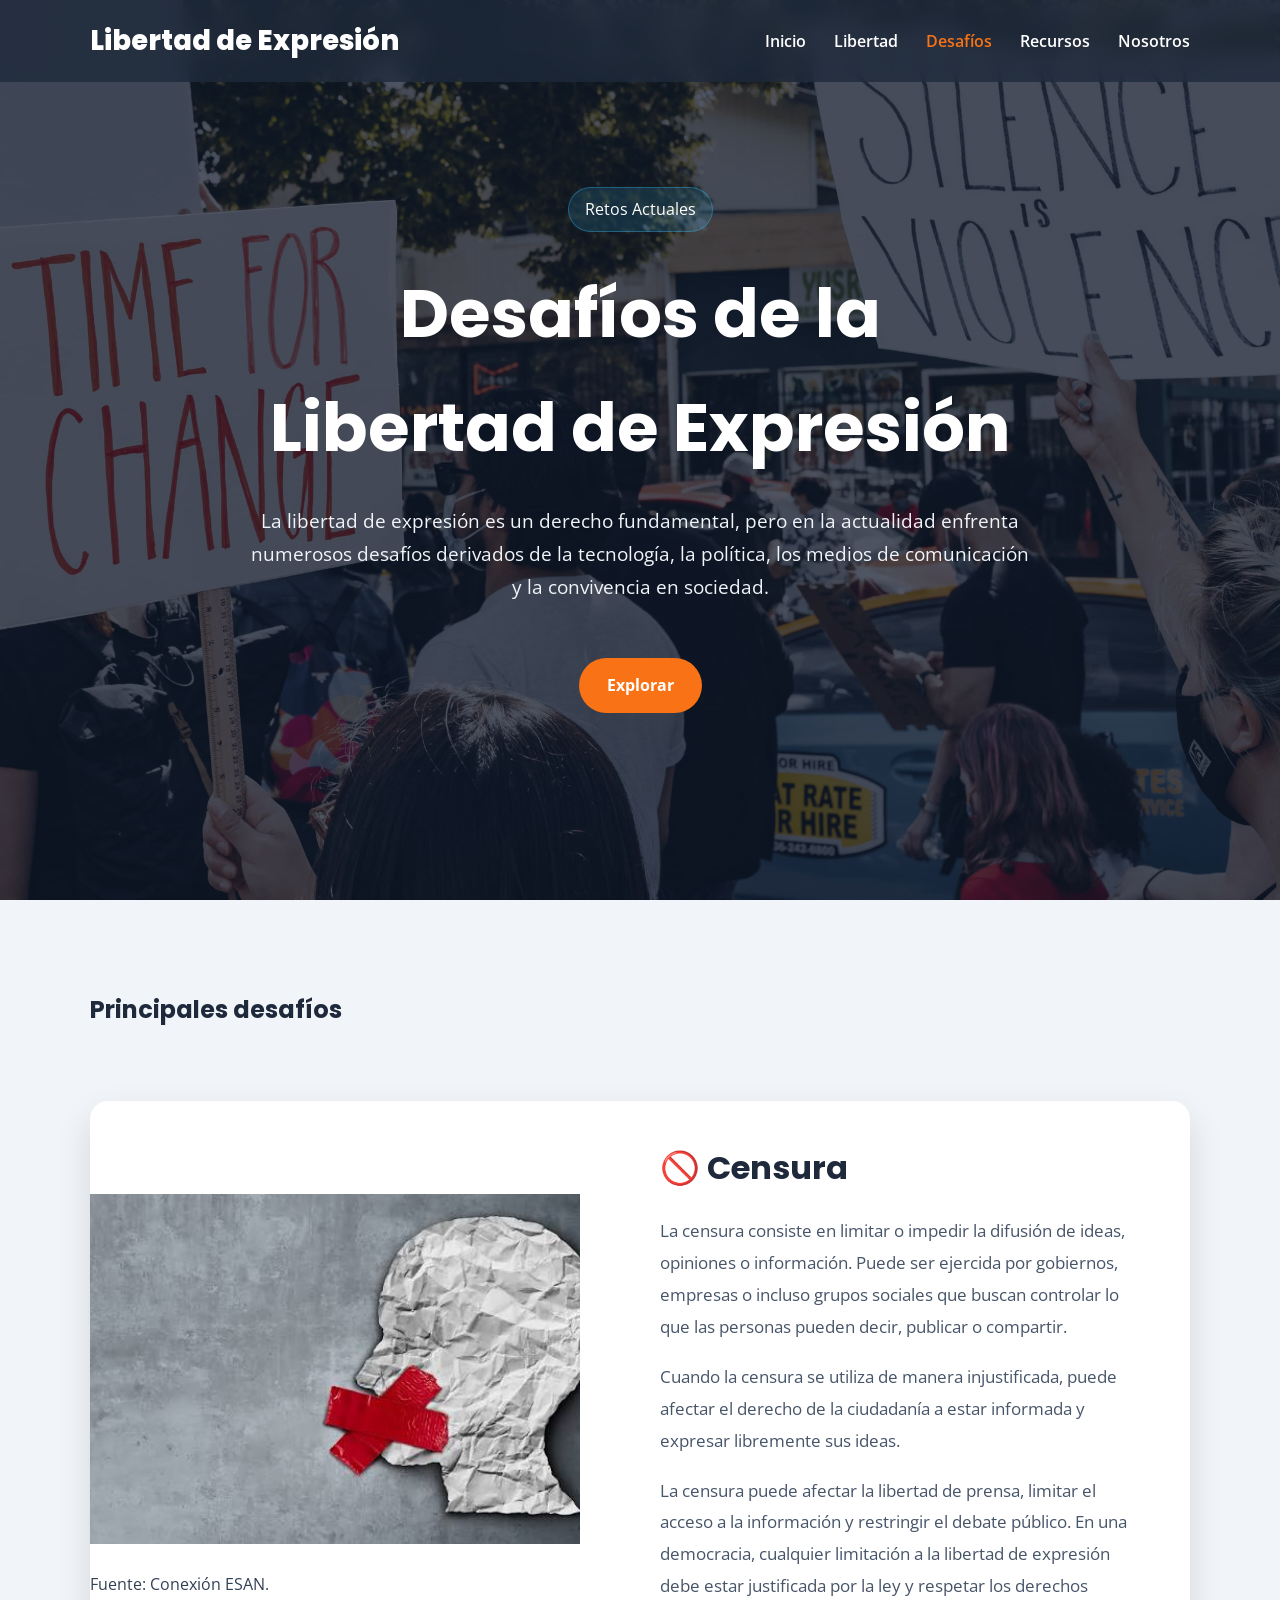
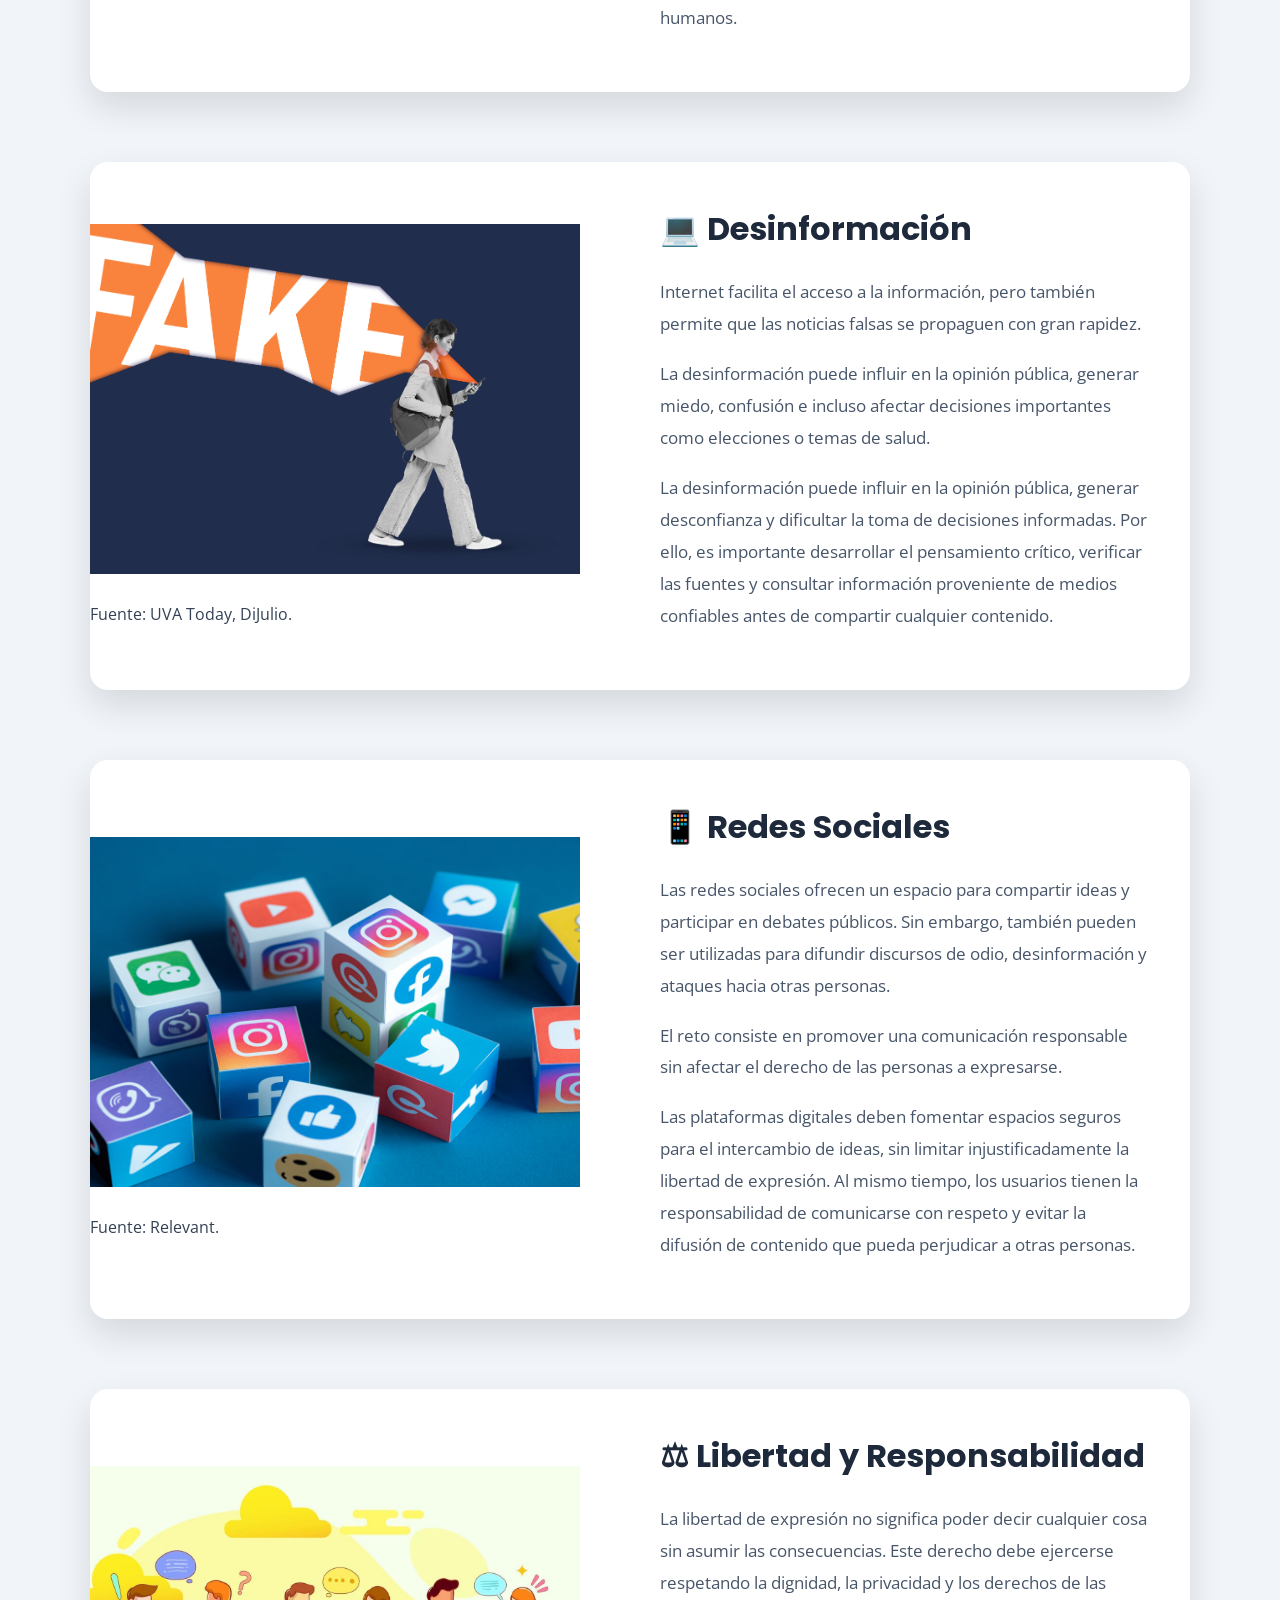
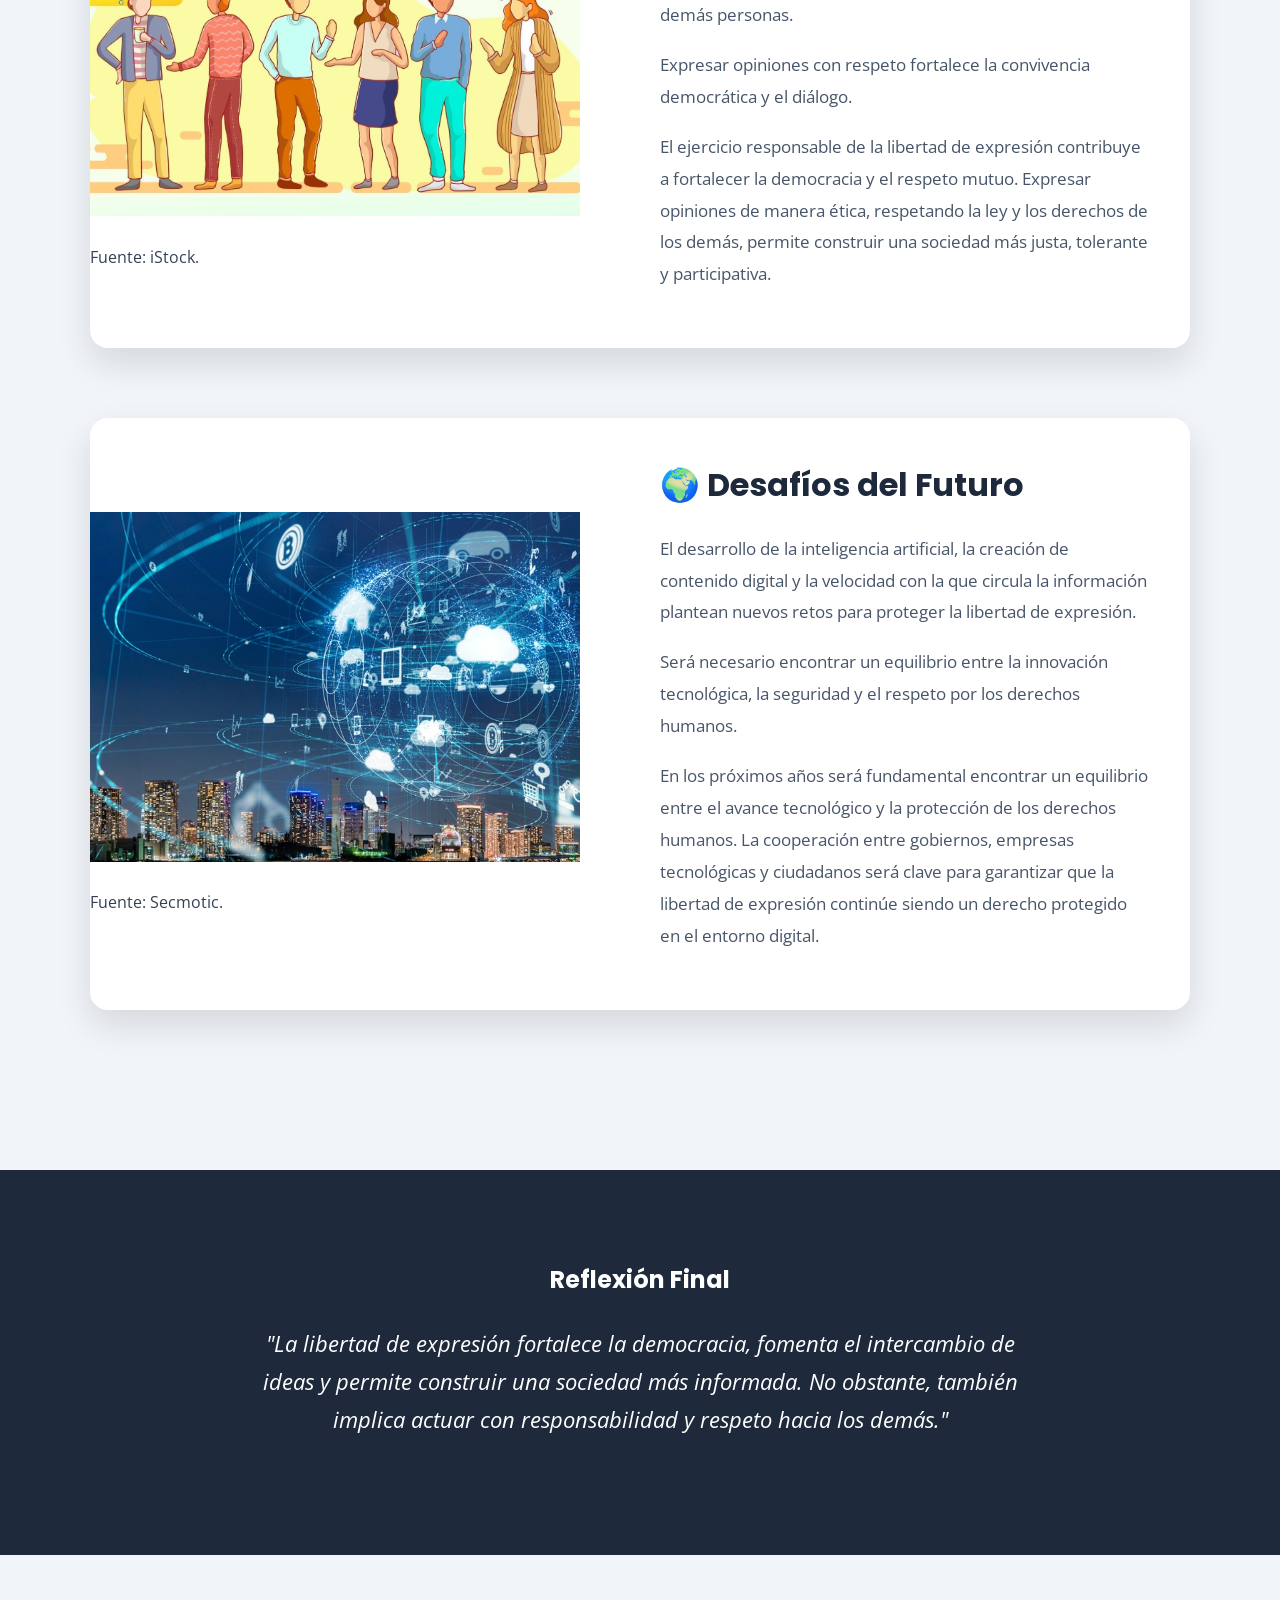
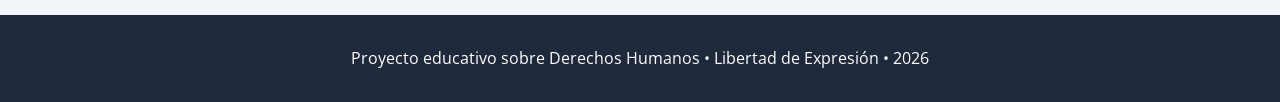
==== desafios.html @ 3bd5a03d "Add files via upload" ====
<!DOCTYPE html>
<html lang="es">

<head>

<meta charset="UTF-8">
<meta name="viewport" content="width=device-width, initial-scale=1.0">

<title>Desafíos | Libertad de Expresión</title>

<link rel="preconnect" href="https://fonts.googleapis.com">
<link rel="preconnect" href="https://fonts.gstatic.com" crossorigin>

<link href="https://fonts.googleapis.com/css2?family=Poppins:wght@300;400;600;700;800&family=Open+Sans:wght@400;600&display=swap" rel="stylesheet">

<link rel="stylesheet" href="css/estilos.css">

</head>

<body>

<header class="navbar">

<div class="container nav-container">

<h1 class="logo">Libertad de Expresión</h1>

<nav>

<ul class="menu">

<li><a href="index.html">Inicio</a></li>

<li><a href="libertad.html">Libertad</a></li>

<li><a href="desafios.html" class="active">Desafíos</a></li>

<li><a href="recursos.html">Recursos</a></li>

<li><a href="nosotros.html">Nosotros</a></li>

</ul>

</nav>

</div>

</header>

<section class="hero">

<div class="hero-content">

<span class="etiqueta">Retos Actuales</span>

<h2>Desafíos de la Libertad de Expresión</h2>

<p>

La libertad de expresión es un derecho fundamental, pero en la actualidad
enfrenta numerosos desafíos derivados de la tecnología, la política,
los medios de comunicación y la convivencia en sociedad.

</p>

<a href="#desafios" class="btn btn-primary">

Explorar

</a>

</div>

</section>

<main id="desafios" class="container section">

<h2>Principales desafíos</h2>

<!-- CENSURA -->

<div class="blog-card fade-up">

<div class="blog-img">

<img src="img/censura.jpg" alt="Censura">

<br>

<p class="fuente-img">
Fuente: Conexión ESAN.
</p>

</div>

<div class="blog-content">

<h3>🚫 Censura</h3>

<p>

La censura consiste en limitar o impedir la difusión de ideas, opiniones o
información. Puede ser ejercida por gobiernos, empresas o incluso grupos
sociales que buscan controlar lo que las personas pueden decir, publicar o
compartir.

</p>

<p>

Cuando la censura se utiliza de manera injustificada, puede afectar el
derecho de la ciudadanía a estar informada y expresar libremente sus ideas.

</p>

<p>
La censura puede afectar la libertad de prensa, limitar el acceso a la información y restringir el debate público. En una democracia, cualquier limitación a la libertad de expresión debe estar justificada por la ley y respetar los derechos humanos.
</p>

</p>

</div>

</div>

</div>

<!-- DESINFORMACIÓN -->

<div class="blog-card reverse fade-up">

<div class="blog-content">

<h3>💻 Desinformación</h3>

<p>

Internet facilita el acceso a la información, pero también permite que las
noticias falsas se propaguen con gran rapidez.

</p>

<p>

La desinformación puede influir en la opinión pública, generar miedo,
confusión e incluso afectar decisiones importantes como elecciones o temas
de salud.

<p>

La desinformación puede influir en la opinión pública, generar desconfianza y dificultar la toma de decisiones informadas. Por ello, es importante desarrollar el pensamiento crítico, verificar las fuentes y consultar información proveniente de medios confiables antes de compartir cualquier contenido.

</p>

</p>

</div>

<div class="blog-img">

<img src="img/fake-news.jpg" alt="Noticias falsas">

<br>

<p class="fuente-img">
Fuente: UVA Today, DiJulio.
</p>

</div>

</div>

<!-- REDES -->

<div class="blog-card fade-up">

<div class="blog-img">

<img src="img/redes.jpg" alt="Redes Sociales">

<br>

<p class="fuente-img">
Fuente: Relevant.
</p>

</div>

<div class="blog-content">

<h3>📱 Redes Sociales</h3>

<p>

Las redes sociales ofrecen un espacio para compartir ideas y participar en
debates públicos. Sin embargo, también pueden ser utilizadas para difundir
discursos de odio, desinformación y ataques hacia otras personas.

</p>

<p>

El reto consiste en promover una comunicación responsable sin afectar el
derecho de las personas a expresarse.

<p>

Las plataformas digitales deben fomentar espacios seguros para el intercambio de ideas, sin limitar injustificadamente la libertad de expresión. Al mismo tiempo, los usuarios tienen la responsabilidad de comunicarse con respeto y evitar la difusión de contenido que pueda perjudicar a otras personas.

</p>

</div>

</div>

</div>

<!-- RESPONSABILIDAD -->

<div class="blog-card reverse fade-up">

<div class="blog-content">

<h3>⚖ Libertad y Responsabilidad</h3>

<p>

La libertad de expresión no significa poder decir cualquier cosa sin asumir
las consecuencias. Este derecho debe ejercerse respetando la dignidad, la
privacidad y los derechos de las demás personas.

</p>

<p>

Expresar opiniones con respeto fortalece la convivencia democrática y el
diálogo.

<p>

El ejercicio responsable de la libertad de expresión contribuye a fortalecer la democracia y el respeto mutuo. Expresar opiniones de manera ética, respetando la ley y los derechos de los demás, permite construir una sociedad más justa, tolerante y participativa.

</p>

</div>

<div class="blog-img">

<img src="img/responsabilidad.jpg" alt="Responsabilidad">

<br>

<p class="fuente-img">
Fuente: iStock.
</p>

</div>

</div>

<!-- FUTURO -->

<div class="blog-card fade-up">

<div class="blog-img">

<img src="img/futuro.jpg" alt="Futuro">

<br>

<p class="fuente-img">
Fuente: Secmotic.
</p>

</div>

<div class="blog-content">

<h3>🌍 Desafíos del Futuro</h3>

<p>

El desarrollo de la inteligencia artificial, la creación de contenido
digital y la velocidad con la que circula la información plantean nuevos
retos para proteger la libertad de expresión.

</p>

<p>

Será necesario encontrar un equilibrio entre la innovación tecnológica, la
seguridad y el respeto por los derechos humanos.

</p>

<p>

En los próximos años será fundamental encontrar un equilibrio entre el avance tecnológico y la protección de los derechos humanos. La cooperación entre gobiernos, empresas tecnológicas y ciudadanos será clave para garantizar que la libertad de expresión continúe siendo un derecho protegido en el entorno digital.

</p>

</div>

</div>

</main>

<section class="highlight">

<div class="container">

<h2>Reflexión Final</h2>

<blockquote>

"La libertad de expresión fortalece la democracia, fomenta el intercambio
de ideas y permite construir una sociedad más informada. No obstante,
también implica actuar con responsabilidad y respeto hacia los demás."

</blockquote>

</div>

</section>

<footer>

<div class="container">

<p>

Proyecto educativo sobre Derechos Humanos • Libertad de Expresión • 2026

</p>

</div>

</footer>

<script src="js/script.js"></script>

</body>

</html>
---- css/estilos.css ----
:root{
--bg:#F8FAFC;
--primary:#1E293B;
--accent:#F97316;
--cyan:#38BDF8;
--text:#334155;
--white:#fff;
--shadow:0 10px 30px rgba(0,0,0,.12);
}

*{margin:0;padding:0;box-sizing:border-box;scroll-behavior:smooth}
body{
font-family:'Open Sans',sans-serif;
background:#F1F5F9;
color:var(--text);
line-height:1.7;
}
h1,h2,h3{font-family:'Poppins',sans-serif;color:var(--primary)}
.container{width:min(1100px,92%);margin:auto}
.section{padding:90px 0}

.navbar{
position:fixed;top:0;left:0;width:100%;
padding:18px 0;
background:rgba(30,41,59,.78);
backdrop-filter:blur(10px);
z-index:1000;
}
.nav-container{display:flex;justify-content:space-between;align-items:center}
.logo{color:#fff;font-size:1.7rem;font-weight:800}
.menu{display:flex;gap:28px;list-style:none}
.menu a{
color:#fff;text-decoration:none;font-weight:600;
transition:.3s;
}
.menu a:hover,.menu a.active{color:var(--accent)}

.hero{
height:100vh;
background:
linear-gradient(rgba(15,23,42,.72),rgba(15,23,42,.72)),
url("../img/hero.jpg") center/cover no-repeat fixed;
display:flex;
justify-content:center;
align-items:center;
text-align:center;
position:relative;
}
.hero-content{
max-width:820px;
padding:20px;
position:relative;
z-index:2;
}
.etiqueta{
display:inline-block;
padding:8px 16px;
border-radius:30px;
background:rgba(56,189,248,.15);
border:1px solid rgba(56,189,248,.35);
color:#fff;
margin-bottom:25px;
}
.hero h2{
font-size:4.2rem;
color:#fff;
margin-bottom:20px;
}
.hero p{
font-size:1.2rem;
color:#f1f5f9;
margin-bottom:35px;
}
.hero-buttons{display:flex;justify-content:center;gap:18px;flex-wrap:wrap}
.btn{
padding:14px 28px;
border-radius:40px;
text-decoration:none;
font-weight:700;
transition:.3s;
}
.btn-primary{
background:var(--accent);
color:#fff;
margin-top: 20px;
display: inline-block;
}
.btn-primary:hover{transform:translateY(-4px);box-shadow:var(--shadow)}
.btn-secondary{
border:2px solid #fff;
color:#fff;
}
.btn-secondary:hover{background:#fff;color:var(--primary)}

.cards{
display:grid;
grid-template-columns:repeat(auto-fit,minmax(240px,1fr));
gap:25px;
margin-top:40px;
}
.card{
background:#fff;
padding:30px;
border-radius:18px;
box-shadow:var(--shadow);
transition:.3s;
border-top:5px solid var(--cyan);
}
.card:hover{transform:translateY(-8px)}
.highlight{
background:var(--primary);
color:#fff;
padding:90px 0;
text-align:center;
}
.highlight h2,.highlight blockquote{color:#fff}
blockquote{font-size:1.4rem;font-style:italic;max-width:800px;margin:25px auto}
.stats{
display:grid;
grid-template-columns:repeat(auto-fit,minmax(220px,1fr));
gap:25px;
margin-top:35px;
text-align:center;
}
.stat{
background:#fff;
padding:35px;
border-radius:18px;
box-shadow:var(--shadow);
}
.stat span{
display:block;
font:800 3rem 'Poppins',sans-serif;
color:var(--accent);
}
footer{
background:var(--primary);
color:#fff;
padding:30px;
text-align:center;
margin-top:60px;
}
@media(max-width:768px){
.nav-container{flex-direction:column;gap:15px}
.menu{flex-wrap:wrap;justify-content:center}
.hero h2{font-size:2.8rem}
.hero p{font-size:1rem}
.section{padding:70px 0}
}
/*=============================
Animaciones
=============================*/

.card,
.stat{

    opacity:0;

    transform:translateY(40px);

}
/*======================================================
        DESAFÍOS - ESTILO BLOG
======================================================*/

.blog-card{

display:flex;

align-items:center;

gap:40px;

margin:70px 0;

background:#ffffff;

border-radius:18px;

overflow:hidden;

box-shadow:0 15px 35px rgba(0,0,0,.12);

transition:.4s;

}

.blog-card:hover{

transform:translateY(-8px);

box-shadow:0 20px 45px rgba(0,0,0,.18);

}

.blog-card.reverse{

flex-direction:row-reverse;

}

.blog-img{

flex:1;

overflow:hidden;

}

.blog-img img{

width:100%;

height:350px;

object-fit:cover;

display:block;

transition:.5s;

}

.blog-card:hover .blog-img img{

transform:scale(1.08);

}

.blog-content{

flex:1;

padding:40px;

}

.blog-content h3{

font-size:2rem;

margin-bottom:20px;

color:#1E293B;

}

.blog-content p{

font-size:1.05rem;

line-height:1.9;

margin-bottom:18px;

color:#475569;

}

.blog-content a{

display:inline-block;

margin-top:15px;

text-decoration:none;

font-weight:700;

color:#F97316;

transition:.3s;

}

.blog-content a:hover{

letter-spacing:1px;

}

.fade-up{

opacity:0;

transform:translateY(40px);

animation:subir .9s forwards;

}

@keyframes subir{

to{

opacity:1;

transform:translateY(0);

}

}

.blog-card:nth-child(2){

animation-delay:.2s;

}

.blog-card:nth-child(3){

animation-delay:.4s;

}

.blog-card:nth-child(4){

animation-delay:.6s;

}

.blog-card:nth-child(5){

animation-delay:.8s;

}

.blog-card:nth-child(6){

animation-delay:1s;

}

@media(max-width:900px){

.blog-card{

flex-direction:column;

}

.blog-card.reverse{

flex-direction:column;

}

.blog-img img{

height:250px;

}

.blog-content{

padding:25px;

}

.blog-content h3{

font-size:1.6rem;

}

}

/*==========================
        VIDEO
===========================*/

.video-container{

position:relative;

width:100%;

max-width:900px;

margin:40px auto 0;

aspect-ratio:16/9;

border-radius:18px;

overflow:hidden;

box-shadow:0 15px 35px rgba(0,0,0,.15);

}

.video-container iframe{

width:100%;

height:100%;

border:none;

}
.dato-panama{

    background:#ffffff;

    border-left:6px solid #F97316;

    padding:25px;

    margin-top:30px;

    border-radius:12px;

    box-shadow:0 8px 20px rgba(0,0,0,.08);

}

.dato-panama h3{

    margin-bottom:15px;

    color:#1E293B;

}

.dato-panama ul{

    margin-left:20px;

}

.dato-panama li{

    margin-bottom:12px;

    line-height:1.7;

}
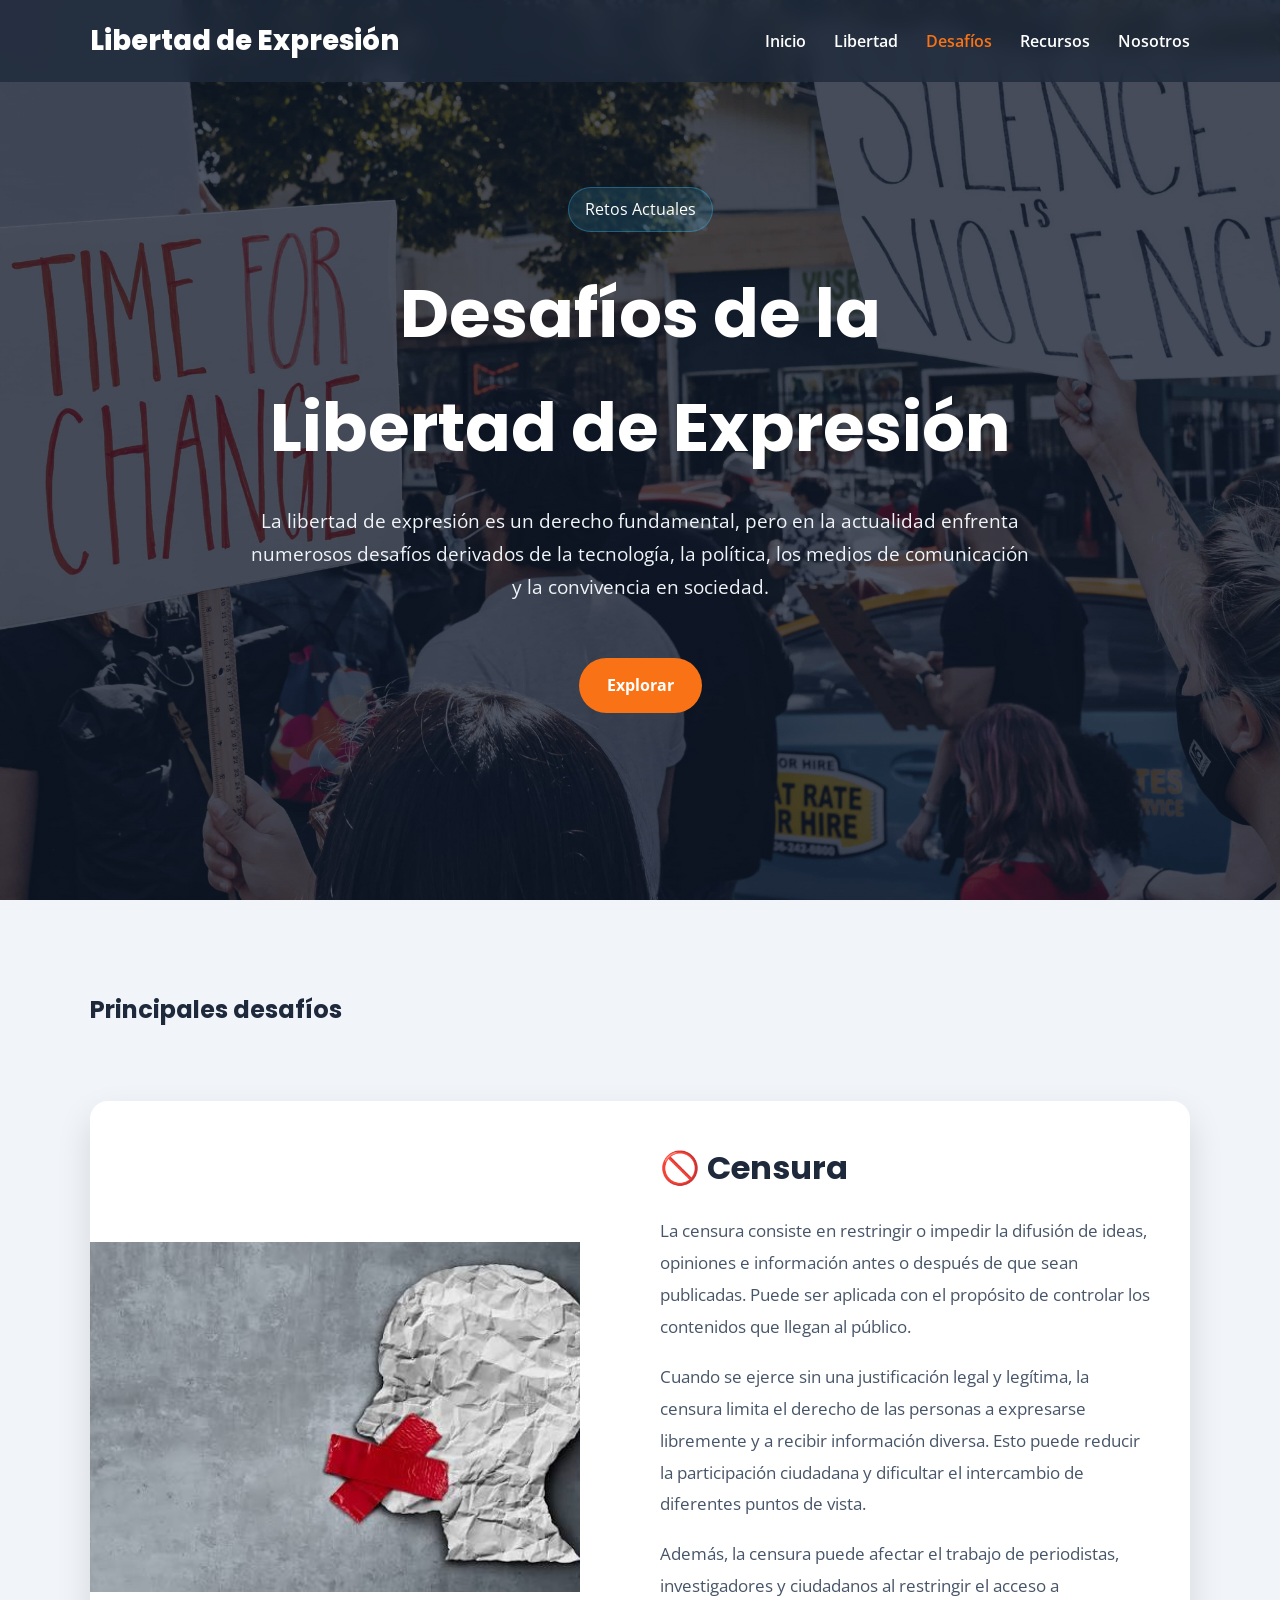
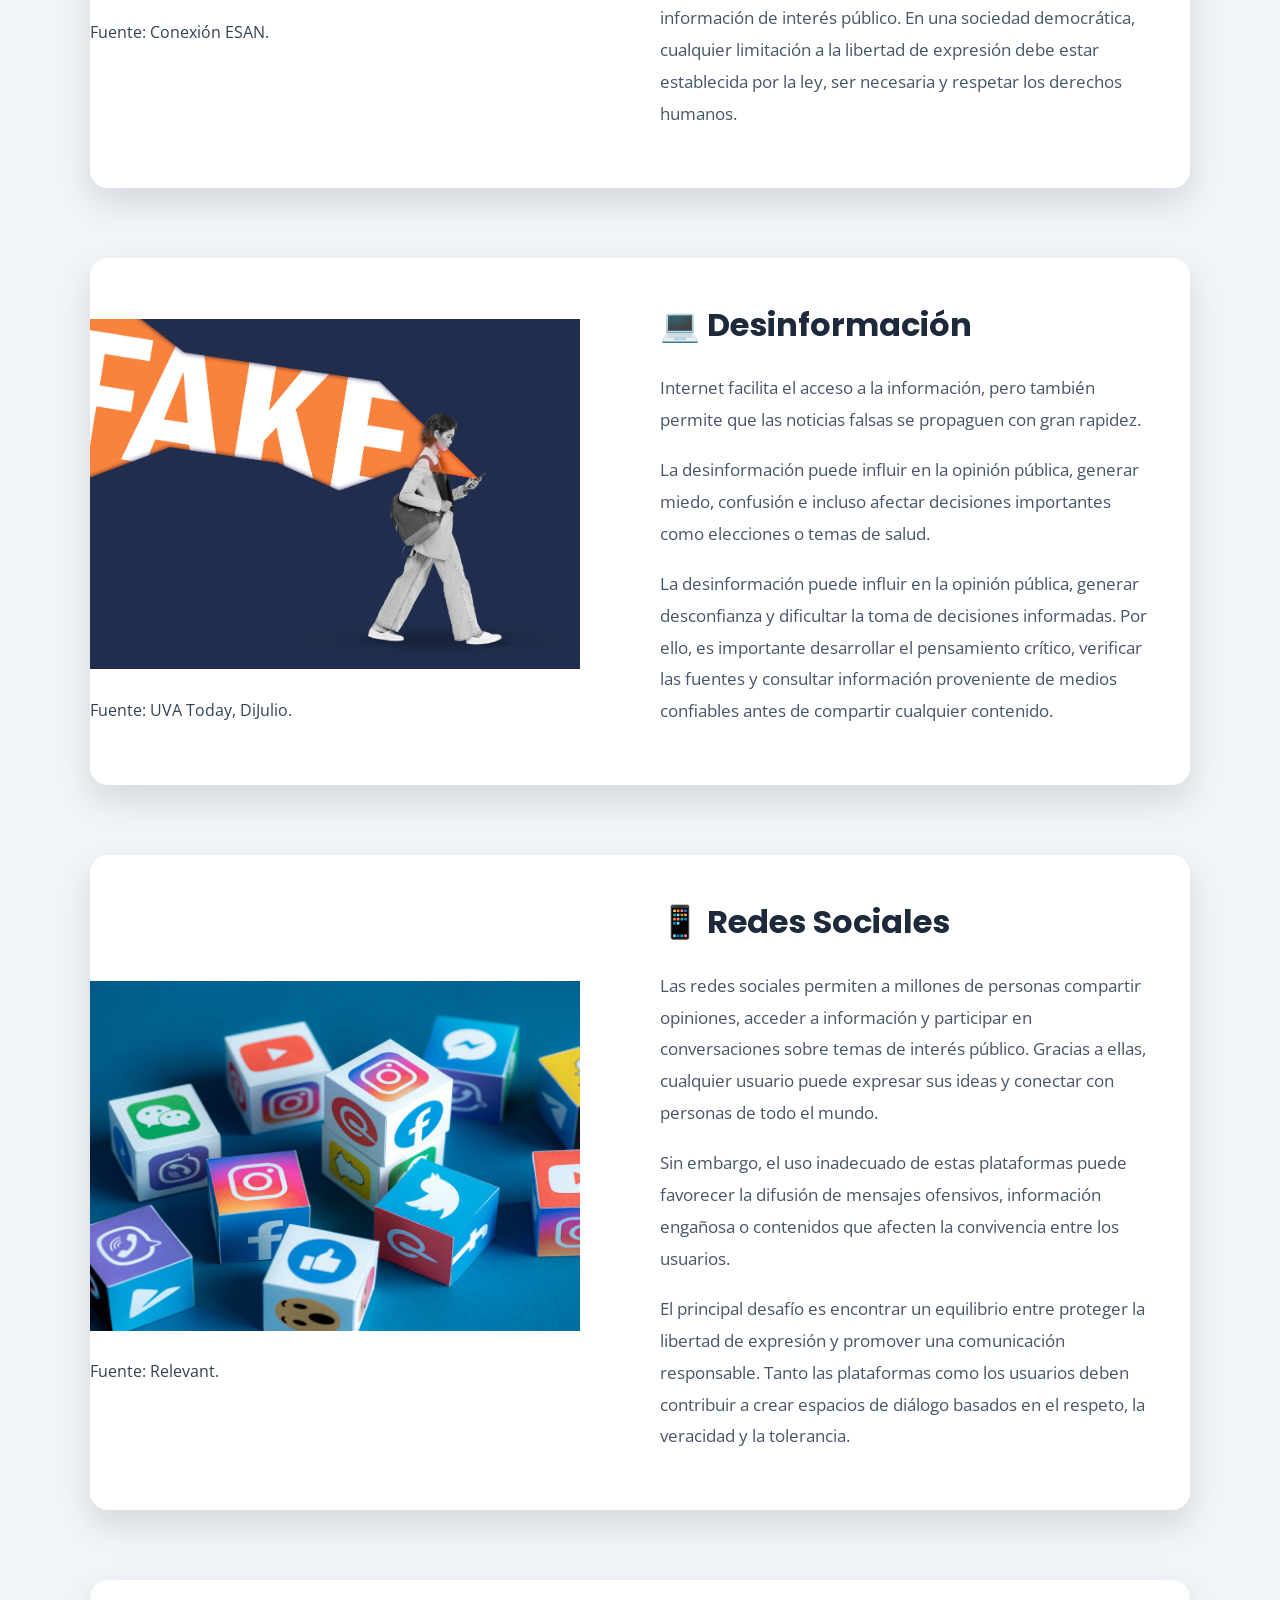
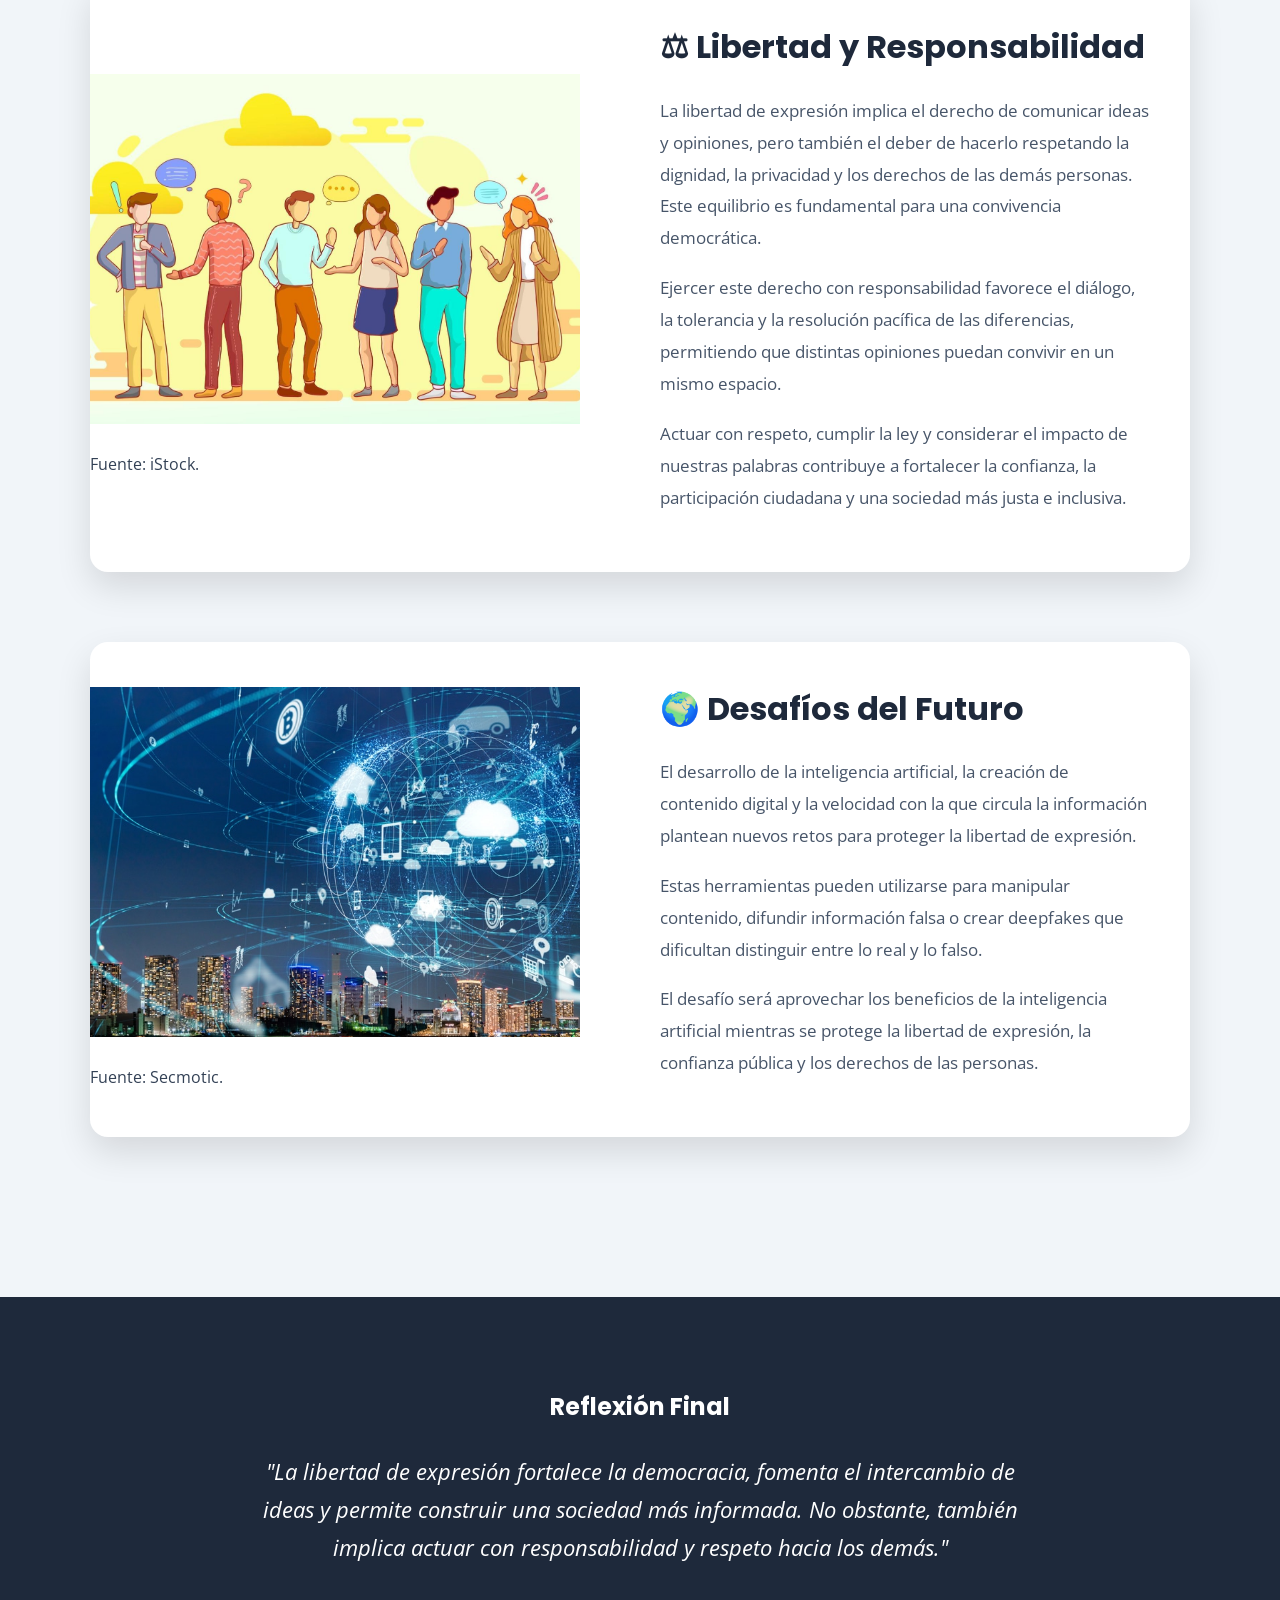
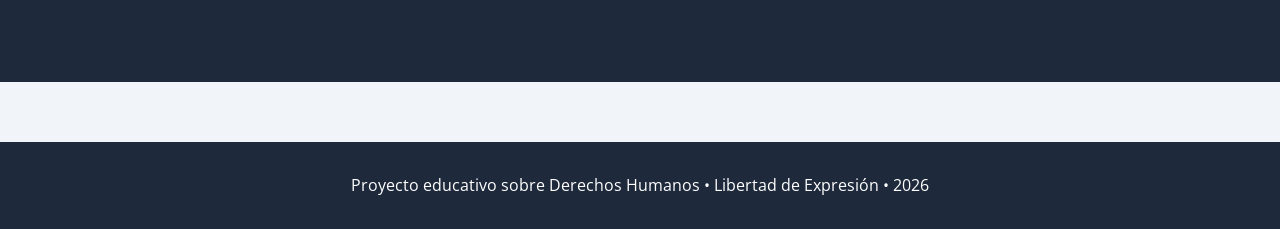
==== commit b33e3bee: "Add files via upload Final version" ====
--- a/desafios.html
+++ b/desafios.html
@@ -20,31 +20,25 @@
 <body>
 
 <header class="navbar">
-
-<div class="container nav-container">
-
-<h1 class="logo">Libertad de Expresión</h1>
-
-<nav>
-
-<ul class="menu">
-
-<li><a href="index.html">Inicio</a></li>
-
-<li><a href="libertad.html">Libertad</a></li>
-
-<li><a href="desafios.html" class="active">Desafíos</a></li>
-
-<li><a href="recursos.html">Recursos</a></li>
-
-<li><a href="nosotros.html">Nosotros</a></li>
-
-</ul>
-
-</nav>
-
-</div>
-
+    <div class="container nav-container">
+
+        <h1 class="logo">Libertad de Expresión</h1>
+
+        <button class="menu-toggle" id="menu-toggle">
+            ☰
+        </button>
+
+        <nav id="nav-menu">
+            <ul class="menu">
+                <li><a href="index.html">Inicio</a></li>
+                <li><a href="libertad.html">Libertad</a></li>
+                <li><a href="desafios.html"class="active">Desafíos</a></li>
+                <li><a href="recursos.html">Recursos</a></li>
+                <li><a href="nosotros.html">Nosotros</a></li>
+            </ul>
+        </nav>
+
+    </div>
 </header>
 
 <section class="hero">
@@ -99,22 +93,18 @@
 
 <p>
 
-La censura consiste en limitar o impedir la difusión de ideas, opiniones o
-información. Puede ser ejercida por gobiernos, empresas o incluso grupos
-sociales que buscan controlar lo que las personas pueden decir, publicar o
-compartir.
-
-</p>
-
-<p>
-
-Cuando la censura se utiliza de manera injustificada, puede afectar el
-derecho de la ciudadanía a estar informada y expresar libremente sus ideas.
-
-</p>
-
-<p>
-La censura puede afectar la libertad de prensa, limitar el acceso a la información y restringir el debate público. En una democracia, cualquier limitación a la libertad de expresión debe estar justificada por la ley y respetar los derechos humanos.
+La censura consiste en restringir o impedir la difusión de ideas, opiniones e información antes o después de que sean publicadas. Puede ser aplicada con el propósito de controlar los contenidos que llegan al público.
+
+</p>
+
+<p>
+
+Cuando se ejerce sin una justificación legal y legítima, la censura limita el derecho de las personas a expresarse libremente y a recibir información diversa. Esto puede reducir la participación ciudadana y dificultar el intercambio de diferentes puntos de vista.
+
+</p>
+
+<p>
+Además, la censura puede afectar el trabajo de periodistas, investigadores y ciudadanos al restringir el acceso a información de interés público. En una sociedad democrática, cualquier limitación a la libertad de expresión debe estar establecida por la ley, ser necesaria y respetar los derechos humanos.
 </p>
 
 </p>
@@ -192,21 +182,17 @@
 
 <p>
 
-Las redes sociales ofrecen un espacio para compartir ideas y participar en
-debates públicos. Sin embargo, también pueden ser utilizadas para difundir
-discursos de odio, desinformación y ataques hacia otras personas.
-
-</p>
-
-<p>
-
-El reto consiste en promover una comunicación responsable sin afectar el
-derecho de las personas a expresarse.
-
-<p>
-
-Las plataformas digitales deben fomentar espacios seguros para el intercambio de ideas, sin limitar injustificadamente la libertad de expresión. Al mismo tiempo, los usuarios tienen la responsabilidad de comunicarse con respeto y evitar la difusión de contenido que pueda perjudicar a otras personas.
-
+Las redes sociales permiten a millones de personas compartir opiniones, acceder a información y participar en conversaciones sobre temas de interés público. Gracias a ellas, cualquier usuario puede expresar sus ideas y conectar con personas de todo el mundo.
+
+</p>
+
+<p>
+
+Sin embargo, el uso inadecuado de estas plataformas puede favorecer la difusión de mensajes ofensivos, información engañosa o contenidos que afecten la convivencia entre los usuarios.
+
+<p>
+
+El principal desafío es encontrar un equilibrio entre proteger la libertad de expresión y promover una comunicación responsable. Tanto las plataformas como los usuarios deben contribuir a crear espacios de diálogo basados en el respeto, la veracidad y la tolerancia.
 </p>
 
 </div>
@@ -225,20 +211,17 @@
 
 <p>
 
-La libertad de expresión no significa poder decir cualquier cosa sin asumir
-las consecuencias. Este derecho debe ejercerse respetando la dignidad, la
-privacidad y los derechos de las demás personas.
-
-</p>
-
-<p>
-
-Expresar opiniones con respeto fortalece la convivencia democrática y el
-diálogo.
-
-<p>
-
-El ejercicio responsable de la libertad de expresión contribuye a fortalecer la democracia y el respeto mutuo. Expresar opiniones de manera ética, respetando la ley y los derechos de los demás, permite construir una sociedad más justa, tolerante y participativa.
+La libertad de expresión implica el derecho de comunicar ideas y opiniones, pero también el deber de hacerlo respetando la dignidad, la privacidad y los derechos de las demás personas. Este equilibrio es fundamental para una convivencia democrática.
+
+</p>
+
+<p>
+
+Ejercer este derecho con responsabilidad favorece el diálogo, la tolerancia y la resolución pacífica de las diferencias, permitiendo que distintas opiniones puedan convivir en un mismo espacio.
+
+<p>
+
+Actuar con respeto, cumplir la ley y considerar el impacto de nuestras palabras contribuye a fortalecer la confianza, la participación ciudadana y una sociedad más justa e inclusiva.
 
 </p>
 
@@ -288,15 +271,13 @@
 
 <p>
 
-Será necesario encontrar un equilibrio entre la innovación tecnológica, la
-seguridad y el respeto por los derechos humanos.
-
-</p>
-
-<p>
-
-En los próximos años será fundamental encontrar un equilibrio entre el avance tecnológico y la protección de los derechos humanos. La cooperación entre gobiernos, empresas tecnológicas y ciudadanos será clave para garantizar que la libertad de expresión continúe siendo un derecho protegido en el entorno digital.
-
+Estas herramientas pueden utilizarse para manipular contenido, difundir información falsa o crear deepfakes que dificultan distinguir entre lo real y lo falso.
+
+</p>
+
+<p>
+
+El desafío será aprovechar los beneficios de la inteligencia artificial mientras se protege la libertad de expresión, la confianza pública y los derechos de las personas.
 </p>
 
 </div>
--- a/css/estilos.css
+++ b/css/estilos.css
@@ -435,4 +435,68 @@
 
     line-height:1.7;
 
-}+}
+
+/* ===== MENÚ RESPONSIVE ===== */
+
+.menu-toggle{
+    display:none;
+    background:none;
+    border:none;
+    color:#fff;
+    font-size:2rem;
+    cursor:pointer;
+}
+
+@media (max-width:768px){
+
+    .navbar{
+        padding:15px 0;
+    }
+
+    .nav-container{
+        display:flex;
+        justify-content:space-between;
+        align-items:center;
+        flex-wrap:wrap;
+    }
+
+    .logo{
+        font-size:2rem;
+        max-width:75%;
+        line-height:1.2;
+    }
+
+    .menu-toggle{
+        display:block;
+    }
+
+    nav{
+        width:100%;
+        max-height:0;
+        overflow:hidden;
+        transition:max-height .35s ease;
+    }
+
+    nav.active{
+        max-height:400px;
+        margin-top:20px;
+    }
+
+    .menu{
+        display:flex;
+        flex-direction:column;
+        align-items:center;
+        gap:20px;
+        padding-bottom:20px;
+    }
+
+    .hero{
+        padding-top:130px;
+    }
+
+    .hero h2{
+        font-size:3rem;
+    }
+
+}
